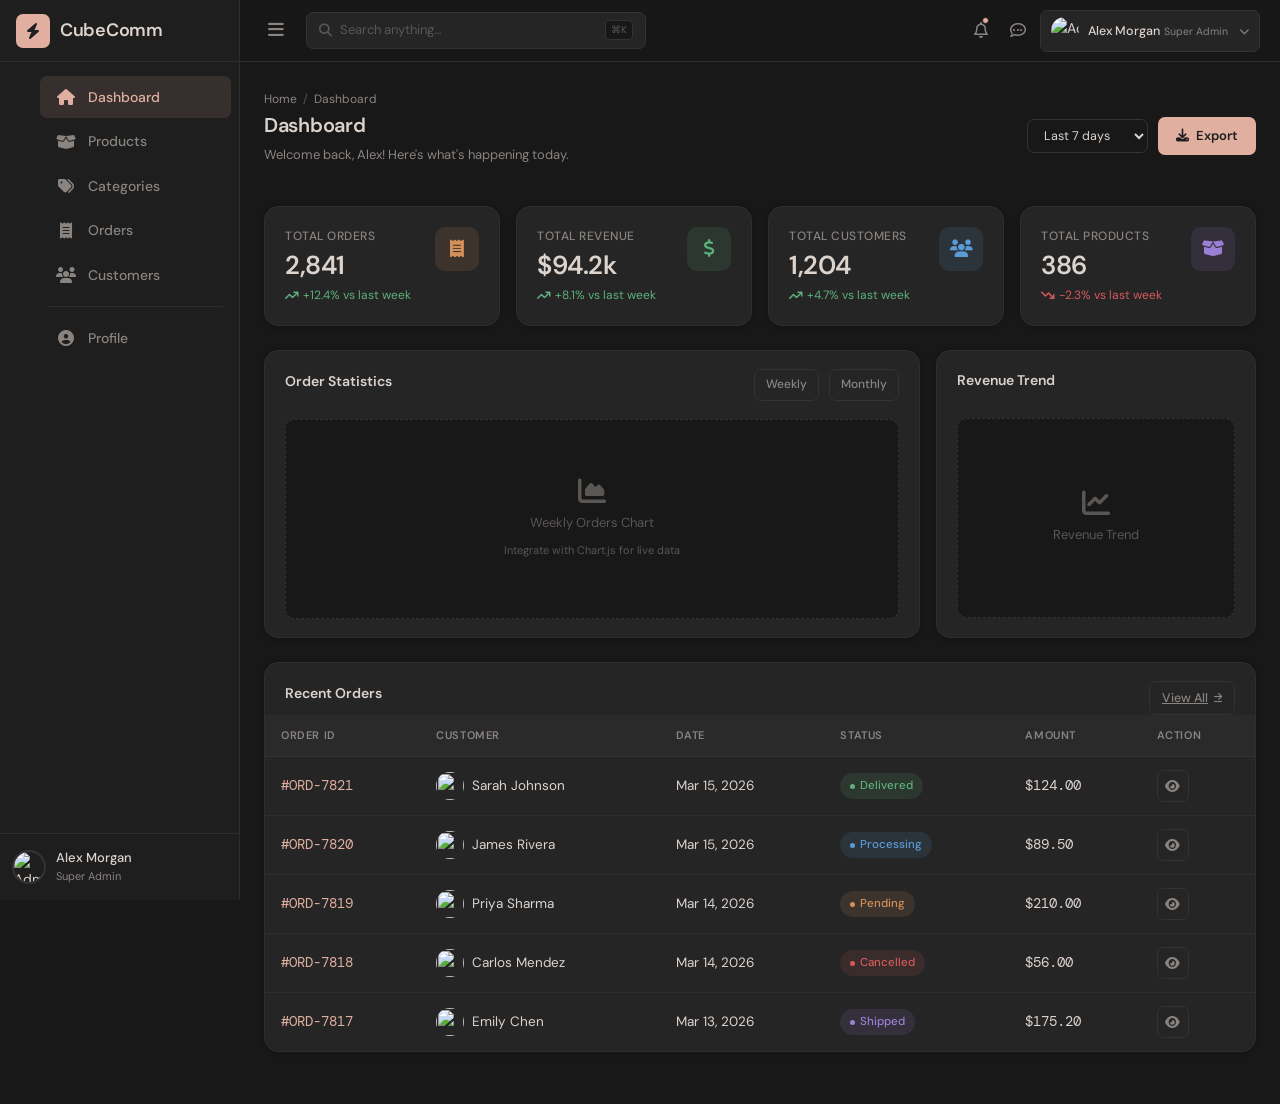
==== admin-dashboard/index.html @ 8c36fcba "initial dashboard" ====
<!DOCTYPE html>
<html lang="en">
<head>
  <meta charset="UTF-8" />
  <meta name="viewport" content="width=device-width, initial-scale=1.0"/>
  <title>CubeComm Admin</title>
  <link rel="preconnect" href="https://fonts.googleapis.com">
  <link rel="preconnect" href="https://fonts.gstatic.com" crossorigin>
  <link href="https://fonts.googleapis.com/css2?family=DM+Sans:ital,opsz,wght@0,9..40,300;0,9..40,400;0,9..40,500;0,9..40,600;1,9..40,300&family=DM+Mono:wght@400;500&display=swap" rel="stylesheet">
  <link rel="stylesheet" href="https://cdn.jsdelivr.net/npm/bootstrap@5.3.3/dist/css/bootstrap.min.css">
  <link rel="stylesheet" href="https://cdnjs.cloudflare.com/ajax/libs/font-awesome/6.5.1/css/all.min.css">
  <link rel="stylesheet" href="css/style.css">
</head>
<body>

<!-- Sidebar -->
<aside class="sidebar" id="sidebar">
  <div class="sidebar-header">
    <div class="logo-wrap">
      <span class="logo-icon"><i class="fa-solid fa-bolt"></i></span>
      <span class="logo-text">CubeComm</span>
    </div>
    <button class="sidebar-close-btn d-lg-none" id="sidebarCloseBtn"><i class="fa-solid fa-xmark"></i></button>
  </div>

  <nav class="sidebar-nav">
    <ul>
      <li><a href="#" class="nav-link active" data-page="dashboard"><i class="fa-solid fa-house"></i><span>Dashboard</span></a></li>
      <li><a href="#" class="nav-link" data-page="products"><i class="fa-solid fa-box-open"></i><span>Products</span></a></li>
      <li><a href="#" class="nav-link" data-page="categories"><i class="fa-solid fa-tags"></i><span>Categories</span></a></li>
      <li><a href="#" class="nav-link" data-page="orders"><i class="fa-solid fa-receipt"></i><span>Orders</span></a></li>
      <li><a href="#" class="nav-link" data-page="customers"><i class="fa-solid fa-users"></i><span>Customers</span></a></li>
      <li class="nav-divider"></li>
      <li><a href="#" class="nav-link" data-page="profile"><i class="fa-solid fa-circle-user"></i><span>Profile</span></a></li>
    </ul>
  </nav>

  <div class="sidebar-footer">
    <div class="admin-mini">
      <img src="https://i.pravatar.cc/36?img=12" alt="Admin" class="admin-avatar-sm">
      <div class="admin-mini-info">
        <span class="admin-mini-name">Alex Morgan</span>
        <span class="admin-mini-role">Super Admin</span>
      </div>
    </div>
  </div>
</aside>

<!-- Sidebar Overlay (mobile) -->
<div class="sidebar-overlay" id="sidebarOverlay"></div>

<!-- Main wrapper -->
<div class="main-wrapper" id="mainWrapper">

  <!-- Top Navbar -->
  <header class="topbar">
    <div class="topbar-left">
      <button class="toggle-btn" id="sidebarToggle">
        <i class="fa-solid fa-bars"></i>
      </button>
      <div class="search-wrap">
        <i class="fa-solid fa-magnifying-glass search-icon"></i>
        <input type="text" class="search-input" placeholder="Search anything…" id="globalSearch">
        <kbd class="search-kbd">⌘K</kbd>
      </div>
    </div>
    <div class="topbar-right">
      <button class="topbar-btn" title="Notifications">
        <i class="fa-regular fa-bell"></i>
        <span class="notif-dot"></span>
      </button>
      <button class="topbar-btn" title="Messages">
        <i class="fa-regular fa-comment-dots"></i>
      </button>
      <div class="dropdown">
        <button class="admin-profile-btn dropdown-toggle" data-bs-toggle="dropdown">
          <img src="https://i.pravatar.cc/36?img=12" alt="Admin" class="admin-avatar">
          <div class="admin-info d-none d-md-block">
            <span class="admin-name">Alex Morgan</span>
            <span class="admin-role">Super Admin</span>
          </div>
          <i class="fa-solid fa-chevron-down admin-caret"></i>
        </button>
        <ul class="dropdown-menu dropdown-menu-end admin-dropdown">
          <li><a class="dropdown-item" href="#" data-page="profile"><i class="fa-regular fa-user"></i> My Profile</a></li>
          <li><a class="dropdown-item" href="#"><i class="fa-regular fa-gear"></i> Settings</a></li>
          <li><hr class="dropdown-divider"></li>
          <li><a class="dropdown-item text-danger" href="#"><i class="fa-solid fa-arrow-right-from-bracket"></i> Sign Out</a></li>
        </ul>
      </div>
    </div>
  </header>

  <!-- Page content -->
  <main class="page-content" id="pageContent">
    <!-- Pages load here -->
  </main>

</div>

<!-- Bootstrap JS -->
<script src="https://cdn.jsdelivr.net/npm/bootstrap@5.3.3/dist/js/bootstrap.bundle.min.js"></script>
<script src="https://code.jquery.com/jquery-3.7.1.min.js"></script>
<script src="js/app.js"></script>
</body>
</html>
---- admin-dashboard/css/style.css ----
/* ============================================================
   CUBECOMM ADMIN — Main Stylesheet
   ============================================================ */

:root {
  --bg: #181818;
  --sidebar-bg: #1e1e1e;
  --card-bg: #252526;
  --card-bg-2: #2a2a2b;
  --border: #333333;
  --border-light: #2e2e2e;
  --text: #dcd3cd;
  --text-muted: #8a8480;
  --text-faint: #5a5654;
  --accent: #e0afa0;
  --accent-dim: rgba(224, 175, 160, 0.12);
  --accent-hover: #ebb9ac;
  --green: #5db07a;
  --green-dim: rgba(93, 176, 122, 0.12);
  --blue: #5b9bd5;
  --blue-dim: rgba(91, 155, 213, 0.12);
  --orange: #d4905a;
  --orange-dim: rgba(212, 144, 90, 0.12);
  --red: #d45a5a;
  --red-dim: rgba(212, 90, 90, 0.12);
  --purple: #9b7fd4;
  --purple-dim: rgba(155, 127, 212, 0.12);
  --sidebar-width: 240px;
  --sidebar-collapsed: 68px;
  --topbar-h: 62px;
  --radius: 10px;
  --radius-sm: 7px;
  --radius-lg: 14px;
  --shadow: 0 2px 16px rgba(0,0,0,0.32);
  --shadow-sm: 0 1px 6px rgba(0,0,0,0.22);
  --transition: 0.22s cubic-bezier(0.4,0,0.2,1);
  --font: 'DM Sans', sans-serif;
  --font-mono: 'DM Mono', monospace;
}

*, *::before, *::after { box-sizing: border-box; margin: 0; padding: 0; }

html { scroll-behavior: smooth; }

body {
  font-family: var(--font);
  background: var(--bg);
  color: var(--text);
  font-size: 14px;
  line-height: 1.6;
  min-height: 100vh;
  overflow-x: hidden;
}

/* ── Scrollbar ── */
::-webkit-scrollbar { width: 5px; height: 5px; }
::-webkit-scrollbar-track { background: transparent; }
::-webkit-scrollbar-thumb { background: #333; border-radius: 99px; }
::-webkit-scrollbar-thumb:hover { background: #444; }

/* ============================================================
   SIDEBAR
   ============================================================ */
.sidebar {
  position: fixed;
  top: 0; left: 0; bottom: 0;
  width: var(--sidebar-width);
  background: var(--sidebar-bg);
  display: flex;
  flex-direction: column;
  z-index: 200;
  transition: width var(--transition);
  overflow: hidden;
  border-right: 1px solid var(--border-light);
}

.sidebar.collapsed { width: var(--sidebar-collapsed); }

/* Header */
.sidebar-header {
  display: flex;
  align-items: center;
  justify-content: space-between;
  padding: 0 16px;
  height: var(--topbar-h);
  border-bottom: 1px solid var(--border-light);
  flex-shrink: 0;
}

.logo-wrap { display: flex; align-items: center; gap: 10px; overflow: hidden; }

.logo-icon {
  width: 34px; height: 34px;
  background: var(--accent);
  color: #1e1e1e;
  border-radius: var(--radius-sm);
  display: flex; align-items: center; justify-content: center;
  font-size: 16px;
  flex-shrink: 0;
}

.logo-text {
  font-size: 18px;
  font-weight: 600;
  letter-spacing: -0.3px;
  color: var(--text);
  white-space: nowrap;
  transition: opacity var(--transition), width var(--transition);
}

.collapsed .logo-text { opacity: 0; width: 0; }

.sidebar-close-btn {
  background: none; border: none;
  color: var(--text-muted); font-size: 18px;
  cursor: pointer; padding: 4px;
}

/* Nav */
.sidebar-nav { flex: 1; overflow-y: auto; overflow-x: hidden; padding: 12px 0; }
.sidebar-nav ul { list-style: none; }

.sidebar-nav .nav-link {
  display: flex;
  align-items: center;
  gap: 12px;
  padding: 10px 16px;
  color: var(--text-muted);
  text-decoration: none;
  border-radius: var(--radius-sm);
  margin: 2px 8px;
  transition: color var(--transition), background var(--transition);
  white-space: nowrap;
  position: relative;
}

.sidebar-nav .nav-link i {
  font-size: 16px;
  width: 20px;
  text-align: center;
  flex-shrink: 0;
}

.sidebar-nav .nav-link span {
  font-weight: 500;
  transition: opacity var(--transition);
}

.collapsed .sidebar-nav .nav-link span { opacity: 0; pointer-events: none; }

.sidebar-nav .nav-link:hover {
  color: var(--text);
  background: rgba(255,255,255,0.05);
}

.sidebar-nav .nav-link.active {
  color: var(--accent);
  background: var(--accent-dim);
}

.sidebar-nav .nav-link.active i { color: var(--accent); }

.nav-divider {
  height: 1px;
  background: var(--border-light);
  margin: 10px 16px;
}

/* Tooltip for collapsed state */
.collapsed .sidebar-nav .nav-link::after {
  content: attr(data-tooltip);
  position: absolute;
  left: calc(var(--sidebar-collapsed) - 4px);
  background: var(--card-bg-2);
  color: var(--text);
  font-size: 12px;
  padding: 4px 10px;
  border-radius: var(--radius-sm);
  white-space: nowrap;
  pointer-events: none;
  opacity: 0;
  transition: opacity 0.15s;
  border: 1px solid var(--border);
  z-index: 300;
}
.collapsed .sidebar-nav .nav-link:hover::after { opacity: 1; }

/* Footer */
.sidebar-footer {
  padding: 14px 12px;
  border-top: 1px solid var(--border-light);
  flex-shrink: 0;
  overflow: hidden;
}

.admin-mini {
  display: flex;
  align-items: center;
  gap: 10px;
}

.admin-avatar-sm {
  width: 34px; height: 34px;
  border-radius: 50%;
  object-fit: cover;
  flex-shrink: 0;
  border: 2px solid var(--border);
}

.admin-mini-info {
  display: flex;
  flex-direction: column;
  overflow: hidden;
  transition: opacity var(--transition);
}
.collapsed .admin-mini-info { opacity: 0; }

.admin-mini-name { font-size: 13px; font-weight: 500; color: var(--text); white-space: nowrap; }
.admin-mini-role { font-size: 11px; color: var(--text-muted); white-space: nowrap; }

/* ============================================================
   MAIN WRAPPER
   ============================================================ */
.main-wrapper {
  margin-left: var(--sidebar-width);
  transition: margin-left var(--transition);
  min-height: 100vh;
  display: flex;
  flex-direction: column;
}

.sidebar.collapsed ~ .sidebar-overlay ~ .main-wrapper,
body.sidebar-collapsed .main-wrapper {
  margin-left: var(--sidebar-collapsed);
}

/* ============================================================
   TOPBAR
   ============================================================ */
.topbar {
  position: sticky;
  top: 0;
  z-index: 100;
  height: var(--topbar-h);
  background: rgba(24,24,24,0.92);
  backdrop-filter: blur(12px);
  border-bottom: 1px solid var(--border-light);
  display: flex;
  align-items: center;
  justify-content: space-between;
  padding: 0 20px;
  gap: 16px;
}

.topbar-left { display: flex; align-items: center; gap: 14px; flex: 1; }

.toggle-btn {
  background: none;
  border: none;
  color: var(--text-muted);
  font-size: 18px;
  cursor: pointer;
  padding: 6px 8px;
  border-radius: var(--radius-sm);
  transition: color var(--transition), background var(--transition);
  flex-shrink: 0;
}
.toggle-btn:hover { color: var(--text); background: rgba(255,255,255,0.06); }

.search-wrap {
  display: flex;
  align-items: center;
  gap: 8px;
  background: var(--card-bg);
  border: 1px solid var(--border);
  border-radius: var(--radius-sm);
  padding: 7px 12px;
  max-width: 340px;
  width: 100%;
  transition: border-color var(--transition);
}
.search-wrap:focus-within { border-color: var(--accent); }

.search-icon { color: var(--text-faint); font-size: 13px; }

.search-input {
  background: none; border: none; outline: none;
  color: var(--text); font-family: var(--font); font-size: 13px;
  flex: 1; min-width: 0;
}
.search-input::placeholder { color: var(--text-faint); }

.search-kbd {
  background: var(--bg);
  border: 1px solid var(--border);
  color: var(--text-faint);
  border-radius: 4px;
  font-family: var(--font-mono);
  font-size: 10px;
  padding: 1px 5px;
}

.topbar-right { display: flex; align-items: center; gap: 6px; }

.topbar-btn {
  position: relative;
  background: none;
  border: none;
  color: var(--text-muted);
  font-size: 16px;
  cursor: pointer;
  padding: 8px;
  border-radius: var(--radius-sm);
  transition: color var(--transition), background var(--transition);
}
.topbar-btn:hover { color: var(--text); background: rgba(255,255,255,0.06); }

.notif-dot {
  position: absolute;
  top: 7px; right: 7px;
  width: 7px; height: 7px;
  background: var(--accent);
  border-radius: 50%;
  border: 1.5px solid var(--bg);
}

.admin-profile-btn {
  display: flex;
  align-items: center;
  gap: 9px;
  background: var(--card-bg);
  border: 1px solid var(--border);
  color: var(--text);
  border-radius: var(--radius-sm);
  padding: 6px 10px;
  cursor: pointer;
  transition: border-color var(--transition), background var(--transition);
}
.admin-profile-btn:hover { border-color: var(--accent); background: var(--card-bg-2); }
.admin-profile-btn::after { display: none; }

.admin-avatar { width: 28px; height: 28px; border-radius: 50%; object-fit: cover; }
.admin-info { display: flex; flex-direction: column; line-height: 1.2; }
.admin-name { font-size: 12.5px; font-weight: 500; color: var(--text); }
.admin-role { font-size: 10.5px; color: var(--text-muted); }
.admin-caret { font-size: 10px; color: var(--text-muted); margin-left: 2px; }

/* Admin Dropdown */
.admin-dropdown {
  background: var(--card-bg-2) !important;
  border: 1px solid var(--border) !important;
  border-radius: var(--radius) !important;
  box-shadow: var(--shadow) !important;
  padding: 6px !important;
  min-width: 180px !important;
}
.admin-dropdown .dropdown-item {
  color: var(--text-muted) !important;
  border-radius: var(--radius-sm) !important;
  font-size: 13px !important;
  padding: 8px 12px !important;
  display: flex !important;
  align-items: center !important;
  gap: 8px !important;
  transition: background var(--transition), color var(--transition) !important;
}
.admin-dropdown .dropdown-item:hover {
  background: rgba(255,255,255,0.06) !important;
  color: var(--text) !important;
}
.admin-dropdown .dropdown-item.text-danger { color: var(--red) !important; }
.admin-dropdown .dropdown-item.text-danger:hover { background: var(--red-dim) !important; }
.admin-dropdown .dropdown-divider { border-color: var(--border) !important; margin: 4px 0 !important; }

/* ============================================================
   PAGE CONTENT
   ============================================================ */
.page-content {
  flex: 1;
  padding: 28px 24px;
  overflow-x: hidden;
}

/* Page header */
.page-header {
  display: flex;
  align-items: center;
  justify-content: space-between;
  margin-bottom: 24px;
  gap: 12px;
  flex-wrap: wrap;
}

.page-title {
  font-size: 20px;
  font-weight: 600;
  color: var(--text);
  letter-spacing: -0.3px;
}

.page-subtitle {
  font-size: 13px;
  color: var(--text-muted);
  margin-top: 2px;
}

/* Breadcrumb */
.breadcrumb-wrap {
  display: flex;
  align-items: center;
  gap: 6px;
  font-size: 12px;
  color: var(--text-muted);
  margin-bottom: 4px;
}
.breadcrumb-wrap a { color: var(--text-muted); text-decoration: none; }
.breadcrumb-wrap a:hover { color: var(--accent); }
.breadcrumb-wrap .sep { color: var(--text-faint); }

/* ============================================================
   CARDS
   ============================================================ */
.card {
  background: var(--card-bg);
  border: 1px solid var(--border-light);
  border-radius: var(--radius-lg);
  box-shadow: var(--shadow-sm);
}

.card-header-custom {
  display: flex;
  align-items: center;
  justify-content: space-between;
  padding: 18px 20px 0;
  gap: 10px;
}

.card-title {
  font-size: 14px;
  font-weight: 600;
  color: var(--text);
}

.card-body-custom { padding: 18px 20px; }

/* Stat Cards */
.stat-card {
  background: var(--card-bg);
  border: 1px solid var(--border-light);
  border-radius: var(--radius-lg);
  padding: 20px;
  display: flex;
  align-items: flex-start;
  justify-content: space-between;
  box-shadow: var(--shadow-sm);
  transition: transform var(--transition), border-color var(--transition), box-shadow var(--transition);
  cursor: default;
}
.stat-card:hover {
  transform: translateY(-2px);
  border-color: var(--border);
  box-shadow: 0 6px 24px rgba(0,0,0,0.36);
}

.stat-info { display: flex; flex-direction: column; gap: 6px; }
.stat-label { font-size: 12px; color: var(--text-muted); text-transform: uppercase; letter-spacing: 0.5px; font-weight: 500; }
.stat-value { font-size: 26px; font-weight: 600; color: var(--text); letter-spacing: -0.5px; line-height: 1; }
.stat-change { font-size: 12px; display: flex; align-items: center; gap: 4px; margin-top: 2px; }
.stat-change.up { color: var(--green); }
.stat-change.down { color: var(--red); }

.stat-icon {
  width: 44px; height: 44px;
  border-radius: var(--radius);
  display: flex; align-items: center; justify-content: center;
  font-size: 18px;
  flex-shrink: 0;
}

/* ============================================================
   TABLES
   ============================================================ */
.table-wrap {
  overflow-x: auto;
  border-radius: var(--radius-lg);
  border: 1px solid var(--border-light);
  background: var(--card-bg);
}

.data-table {
  width: 100%;
  border-collapse: collapse;
}

.data-table thead th {
  background: var(--card-bg-2);
  color: var(--text-muted);
  font-size: 11px;
  text-transform: uppercase;
  letter-spacing: 0.6px;
  font-weight: 600;
  padding: 12px 16px;
  border-bottom: 1px solid var(--border);
  white-space: nowrap;
}

.data-table tbody tr {
  border-bottom: 1px solid var(--border-light);
  transition: background var(--transition);
}
.data-table tbody tr:last-child { border-bottom: none; }
.data-table tbody tr:hover { background: rgba(255,255,255,0.025); }

.data-table td {
  padding: 13px 16px;
  color: var(--text);
  font-size: 13.5px;
  vertical-align: middle;
}

/* ============================================================
   BADGES
   ============================================================ */
.badge-status {
  display: inline-flex;
  align-items: center;
  gap: 5px;
  padding: 4px 10px;
  border-radius: 99px;
  font-size: 11.5px;
  font-weight: 500;
  white-space: nowrap;
}
.badge-status::before {
  content: '';
  width: 5px; height: 5px;
  border-radius: 50%;
  background: currentColor;
  flex-shrink: 0;
}

.badge-pending { background: var(--orange-dim); color: var(--orange); }
.badge-processing { background: var(--blue-dim); color: var(--blue); }
.badge-delivered { background: var(--green-dim); color: var(--green); }
.badge-cancelled { background: var(--red-dim); color: var(--red); }
.badge-active { background: var(--green-dim); color: var(--green); }
.badge-inactive { background: var(--red-dim); color: var(--red); }
.badge-shipped { background: var(--purple-dim); color: var(--purple); }
.badge-draft { background: rgba(255,255,255,0.06); color: var(--text-muted); }

/* ============================================================
   BUTTONS
   ============================================================ */
.btn-primary-custom {
  background: var(--accent);
  color: #1e1e1e;
  border: none;
  border-radius: var(--radius-sm);
  padding: 9px 18px;
  font-size: 13px;
  font-weight: 600;
  font-family: var(--font);
  cursor: pointer;
  display: inline-flex;
  align-items: center;
  gap: 7px;
  transition: background var(--transition), transform var(--transition);
}
.btn-primary-custom:hover { background: var(--accent-hover); transform: translateY(-1px); }

.btn-ghost {
  background: transparent;
  color: var(--text-muted);
  border: 1px solid var(--border);
  border-radius: var(--radius-sm);
  padding: 8px 14px;
  font-size: 13px;
  font-weight: 500;
  font-family: var(--font);
  cursor: pointer;
  display: inline-flex;
  align-items: center;
  gap: 6px;
  transition: color var(--transition), border-color var(--transition), background var(--transition);
}
.btn-ghost:hover { color: var(--text); border-color: var(--text-muted); background: rgba(255,255,255,0.04); }

.btn-icon {
  background: none;
  border: 1px solid var(--border);
  color: var(--text-muted);
  border-radius: var(--radius-sm);
  width: 32px; height: 32px;
  display: inline-flex; align-items: center; justify-content: center;
  font-size: 13px;
  cursor: pointer;
  transition: color var(--transition), border-color var(--transition), background var(--transition);
}
.btn-icon:hover { color: var(--text); border-color: var(--text-muted); background: rgba(255,255,255,0.06); }
.btn-icon.danger:hover { color: var(--red); border-color: var(--red); background: var(--red-dim); }
.btn-icon.success:hover { color: var(--green); border-color: var(--green); background: var(--green-dim); }

/* ============================================================
   FORMS
   ============================================================ */
.form-group { margin-bottom: 18px; }
.form-label-custom {
  display: block;
  font-size: 12px;
  font-weight: 600;
  color: var(--text-muted);
  text-transform: uppercase;
  letter-spacing: 0.4px;
  margin-bottom: 7px;
}
.form-control-custom {
  width: 100%;
  background: var(--bg);
  border: 1px solid var(--border);
  color: var(--text);
  border-radius: var(--radius-sm);
  padding: 9px 13px;
  font-family: var(--font);
  font-size: 13.5px;
  outline: none;
  transition: border-color var(--transition), background var(--transition);
}
.form-control-custom:focus { border-color: var(--accent); background: var(--card-bg); }
.form-control-custom::placeholder { color: var(--text-faint); }

select.form-control-custom option { background: var(--card-bg-2); color: var(--text); }

textarea.form-control-custom { resize: vertical; min-height: 90px; }

/* Toggle switch */
.toggle-switch { display: flex; align-items: center; gap: 10px; }
.toggle-switch input[type="checkbox"] { display: none; }
.toggle-track {
  width: 40px; height: 22px;
  background: var(--border);
  border-radius: 99px;
  position: relative;
  cursor: pointer;
  transition: background var(--transition);
}
.toggle-track::after {
  content: '';
  position: absolute;
  top: 3px; left: 3px;
  width: 16px; height: 16px;
  background: var(--text-muted);
  border-radius: 50%;
  transition: left var(--transition), background var(--transition);
}
.toggle-switch input:checked + .toggle-track { background: var(--accent); }
.toggle-switch input:checked + .toggle-track::after { left: 21px; background: #1e1e1e; }

/* ============================================================
   PAGINATION
   ============================================================ */
.pagination-wrap {
  display: flex;
  align-items: center;
  justify-content: space-between;
  padding: 14px 20px;
  border-top: 1px solid var(--border-light);
  gap: 12px;
  flex-wrap: wrap;
}
.pagination-info { font-size: 12.5px; color: var(--text-muted); }
.pagination-btns { display: flex; gap: 4px; }
.page-btn {
  background: transparent;
  border: 1px solid var(--border);
  color: var(--text-muted);
  border-radius: var(--radius-sm);
  width: 32px; height: 32px;
  display: flex; align-items: center; justify-content: center;
  font-size: 12.5px;
  cursor: pointer;
  transition: all var(--transition);
  font-family: var(--font);
}
.page-btn:hover, .page-btn.active {
  background: var(--accent-dim);
  border-color: var(--accent);
  color: var(--accent);
}
.page-btn:disabled { opacity: 0.35; pointer-events: none; }

/* ============================================================
   MODALS
   ============================================================ */
.modal-content {
  background: var(--card-bg-2) !important;
  border: 1px solid var(--border) !important;
  border-radius: var(--radius-lg) !important;
  box-shadow: 0 24px 64px rgba(0,0,0,0.5) !important;
}
.modal-header {
  border-bottom: 1px solid var(--border) !important;
  padding: 18px 22px !important;
}
.modal-title { color: var(--text) !important; font-size: 15px !important; font-weight: 600 !important; }
.modal-body { padding: 22px !important; }
.modal-footer {
  border-top: 1px solid var(--border) !important;
  padding: 14px 22px !important;
  gap: 8px !important;
}
.btn-close { filter: invert(1) opacity(0.5) !important; }
.modal-backdrop { background: rgba(0,0,0,0.7) !important; }

/* ============================================================
   PRODUCT GRID
   ============================================================ */
.product-card {
  background: var(--card-bg);
  border: 1px solid var(--border-light);
  border-radius: var(--radius-lg);
  overflow: hidden;
  transition: transform var(--transition), border-color var(--transition), box-shadow var(--transition);
}
.product-card:hover {
  transform: translateY(-3px);
  border-color: var(--border);
  box-shadow: 0 8px 28px rgba(0,0,0,0.38);
}
.product-card-img {
  width: 100%; height: 160px;
  object-fit: cover;
  background: var(--bg);
}
.product-card-body { padding: 14px; }
.product-card-name { font-size: 13.5px; font-weight: 600; color: var(--text); margin-bottom: 6px; }
.product-card-price { font-size: 15px; font-weight: 600; color: var(--accent); }
.product-card-actions {
  display: flex; gap: 6px; margin-top: 12px;
}

/* View Toggle */
.view-toggle { display: flex; gap: 4px; }
.view-btn {
  background: transparent;
  border: 1px solid var(--border);
  color: var(--text-muted);
  border-radius: var(--radius-sm);
  width: 34px; height: 34px;
  display: flex; align-items: center; justify-content: center;
  font-size: 14px;
  cursor: pointer;
  transition: all var(--transition);
}
.view-btn.active, .view-btn:hover {
  background: var(--accent-dim);
  border-color: var(--accent);
  color: var(--accent);
}

/* ============================================================
   SEARCH INPUT (INLINE)
   ============================================================ */
.inline-search {
  display: flex;
  align-items: center;
  gap: 8px;
  background: var(--bg);
  border: 1px solid var(--border);
  border-radius: var(--radius-sm);
  padding: 7px 12px;
  transition: border-color var(--transition);
}
.inline-search:focus-within { border-color: var(--accent); }
.inline-search input {
  background: none; border: none; outline: none;
  color: var(--text); font-family: var(--font); font-size: 13px; min-width: 0;
}
.inline-search input::placeholder { color: var(--text-faint); }
.inline-search i { color: var(--text-faint); font-size: 12.5px; }

/* ============================================================
   PROFILE
   ============================================================ */
.profile-avatar-wrap {
  position: relative;
  display: inline-block;
}
.profile-avatar {
  width: 88px; height: 88px;
  border-radius: 50%;
  object-fit: cover;
  border: 3px solid var(--border);
}
.avatar-edit-btn {
  position: absolute;
  bottom: 2px; right: 2px;
  width: 26px; height: 26px;
  background: var(--accent);
  border: none;
  border-radius: 50%;
  color: #1e1e1e;
  font-size: 11px;
  cursor: pointer;
  display: flex; align-items: center; justify-content: center;
}

/* ============================================================
   ORDER DETAILS
   ============================================================ */
.order-info-grid {
  display: grid;
  grid-template-columns: repeat(auto-fill, minmax(160px, 1fr));
  gap: 14px;
}
.order-info-item { display: flex; flex-direction: column; gap: 3px; }
.order-info-label { font-size: 11px; text-transform: uppercase; letter-spacing: 0.4px; color: var(--text-muted); font-weight: 600; }
.order-info-value { font-size: 13.5px; color: var(--text); font-weight: 500; }

/* Summary rows */
.summary-row {
  display: flex;
  justify-content: space-between;
  align-items: center;
  padding: 8px 0;
  font-size: 13.5px;
  border-bottom: 1px solid var(--border-light);
  color: var(--text-muted);
}
.summary-row:last-child { border-bottom: none; color: var(--text); font-weight: 600; font-size: 15px; }
.summary-row span:last-child { color: var(--text); }

/* Product thumb */
.product-thumb {
  width: 42px; height: 42px;
  border-radius: var(--radius-sm);
  object-fit: cover;
  background: var(--bg);
  border: 1px solid var(--border-light);
}

/* Image Gallery */
.img-gallery { display: flex; gap: 10px; flex-wrap: wrap; }
.img-thumb {
  width: 70px; height: 70px;
  border-radius: var(--radius-sm);
  object-fit: cover;
  border: 2px solid var(--border-light);
  cursor: pointer;
  transition: border-color var(--transition);
}
.img-thumb:hover, .img-thumb.active { border-color: var(--accent); }
.img-main {
  width: 100%; aspect-ratio: 4/3;
  object-fit: cover;
  border-radius: var(--radius);
  border: 1px solid var(--border-light);
  background: var(--bg);
}

/* ============================================================
   CHARTS PLACEHOLDER
   ============================================================ */
.chart-placeholder {
  background: var(--bg);
  border: 1px dashed var(--border);
  border-radius: var(--radius);
  display: flex;
  flex-direction: column;
  align-items: center;
  justify-content: center;
  gap: 8px;
  height: 160px;
  color: var(--text-faint);
  font-size: 13px;
}
.chart-placeholder i { font-size: 28px; }

/* ============================================================
   CUSTOMER PROFILE
   ============================================================ */
.customer-hero {
  display: flex;
  align-items: center;
  gap: 18px;
  flex-wrap: wrap;
}
.customer-avatar {
  width: 68px; height: 68px;
  border-radius: 50%;
  object-fit: cover;
  border: 2px solid var(--border);
}
.customer-meta { display: flex; flex-direction: column; gap: 3px; }
.customer-name { font-size: 18px; font-weight: 600; color: var(--text); }
.customer-email { font-size: 13px; color: var(--text-muted); }

/* ============================================================
   UPLOAD ZONE
   ============================================================ */
.upload-zone {
  border: 2px dashed var(--border);
  border-radius: var(--radius);
  padding: 28px;
  text-align: center;
  cursor: pointer;
  transition: border-color var(--transition), background var(--transition);
}
.upload-zone:hover { border-color: var(--accent); background: var(--accent-dim); }
.upload-zone i { font-size: 28px; color: var(--text-faint); margin-bottom: 8px; }
.upload-zone p { font-size: 13px; color: var(--text-muted); margin: 0; }
.upload-zone span { font-size: 11.5px; color: var(--text-faint); }

/* ============================================================
   PAGE LOADER
   ============================================================ */
.page-loader {
  display: flex;
  flex-direction: column;
  align-items: center;
  justify-content: center;
  min-height: 300px;
  gap: 14px;
  color: var(--text-muted);
  font-size: 13px;
}
.loader-spinner {
  width: 32px; height: 32px;
  border: 2.5px solid var(--border);
  border-top-color: var(--accent);
  border-radius: 50%;
  animation: spin 0.7s linear infinite;
}
@keyframes spin { to { transform: rotate(360deg); } }

/* ============================================================
   SIDEBAR OVERLAY (mobile)
   ============================================================ */
.sidebar-overlay {
  display: none;
  position: fixed;
  inset: 0;
  background: rgba(0,0,0,0.65);
  z-index: 190;
}
.sidebar-overlay.show { display: block; }

/* ============================================================
   RESPONSIVE
   ============================================================ */
@media (max-width: 991.98px) {
  .sidebar {
    transform: translateX(-100%);
    width: var(--sidebar-width) !important;
    transition: transform var(--transition);
  }
  .sidebar.mobile-open {
    transform: translateX(0);
  }
  .main-wrapper {
    margin-left: 0 !important;
  }
  .search-wrap { max-width: 200px; }
  .search-kbd { display: none; }
}

@media (max-width: 575.98px) {
  .page-content { padding: 18px 14px; }
  .stat-value { font-size: 22px; }
  .search-wrap { max-width: 150px; }
}

/* ============================================================
   UTILS
   ============================================================ */
.text-accent { color: var(--accent); }
.text-muted-custom { color: var(--text-muted); }
.text-faint { color: var(--text-faint); }
.font-mono { font-family: var(--font-mono); }
.divider { border: none; border-top: 1px solid var(--border-light); margin: 20px 0; }
.gap-8 { gap: 8px; }

.action-cell { display: flex; align-items: center; gap: 6px; }

.empty-state {
  text-align: center;
  padding: 48px 20px;
  color: var(--text-muted);
}
.empty-state i { font-size: 36px; color: var(--text-faint); margin-bottom: 12px; display: block; }
.empty-state h5 { font-size: 15px; font-weight: 600; color: var(--text); margin-bottom: 6px; }
.empty-state p { font-size: 13px; }

/* Status control buttons */
.status-controls { display: flex; flex-wrap: wrap; gap: 8px; }
.status-ctrl-btn {
  background: var(--bg);
  border: 1px solid var(--border);
  color: var(--text-muted);
  border-radius: 99px;
  padding: 6px 14px;
  font-size: 12.5px;
  cursor: pointer;
  font-family: var(--font);
  transition: all var(--transition);
}
.status-ctrl-btn:hover { border-color: var(--text-muted); color: var(--text); }
.status-ctrl-btn.active-ctrl { background: var(--accent-dim); border-color: var(--accent); color: var(--accent); font-weight: 600; }

/* Back link */
.back-link {
  display: inline-flex;
  align-items: center;
  gap: 6px;
  font-size: 13px;
  color: var(--text-muted);
  text-decoration: none;
  margin-bottom: 18px;
  transition: color var(--transition);
}
.back-link:hover { color: var(--accent); }

/* Section label */
.section-label {
  font-size: 11px;
  text-transform: uppercase;
  letter-spacing: 0.6px;
  color: var(--text-faint);
  font-weight: 600;
  margin-bottom: 14px;
}

/* Filter bar */
.filter-bar {
  display: flex;
  align-items: center;
  gap: 10px;
  flex-wrap: wrap;
}
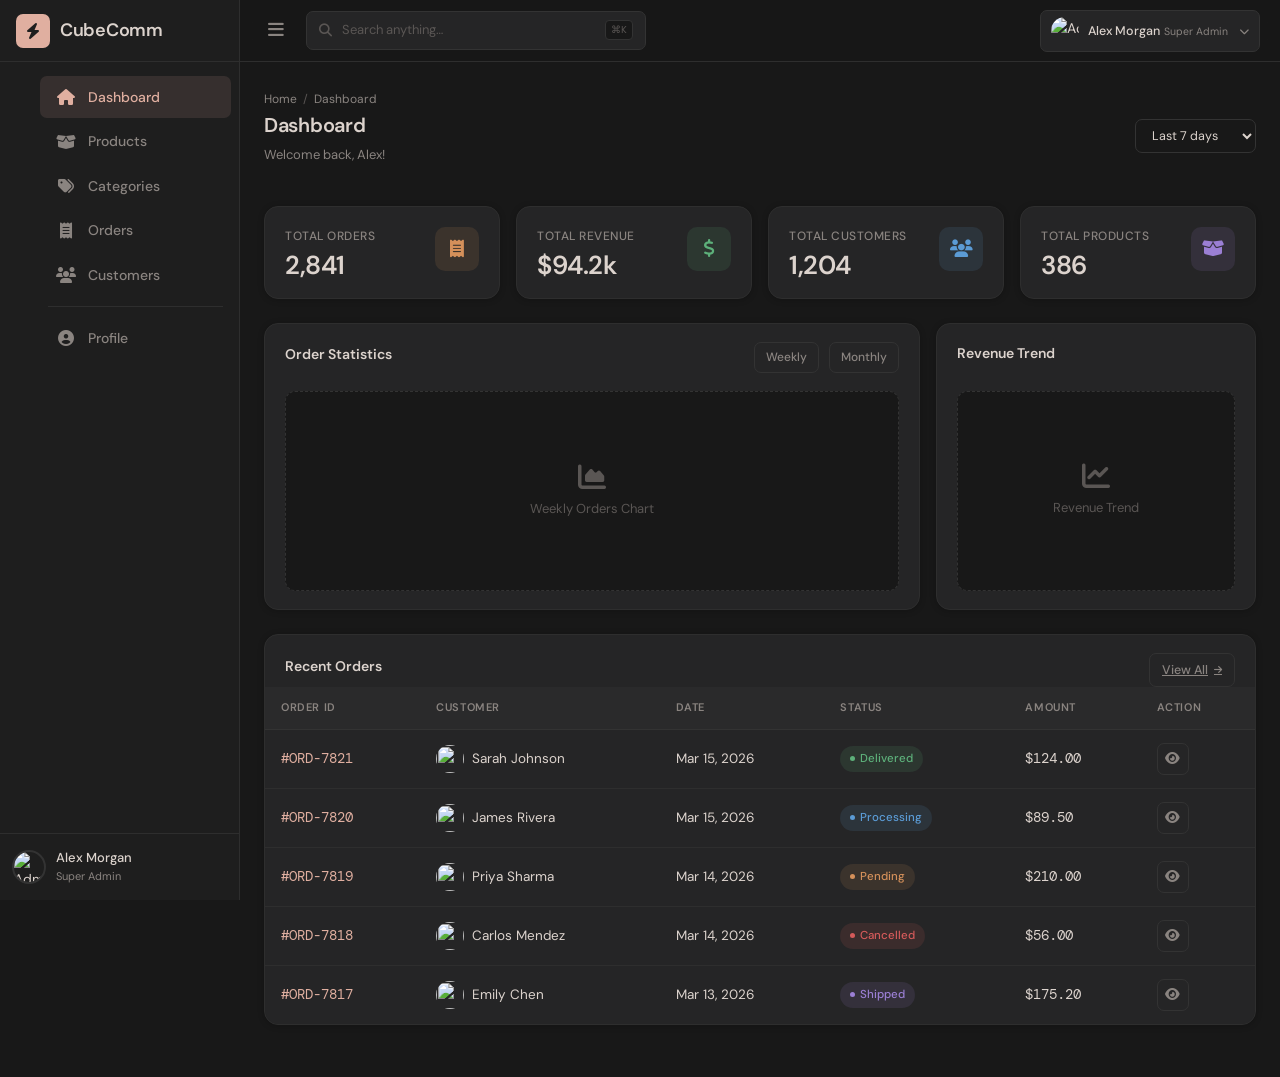
==== commit d38346b5: "login sigup page and redirects updated" ====
--- a/admin-dashboard/index.html
+++ b/admin-dashboard/index.html
@@ -65,13 +65,6 @@
       </div>
     </div>
     <div class="topbar-right">
-      <button class="topbar-btn" title="Notifications">
-        <i class="fa-regular fa-bell"></i>
-        <span class="notif-dot"></span>
-      </button>
-      <button class="topbar-btn" title="Messages">
-        <i class="fa-regular fa-comment-dots"></i>
-      </button>
       <div class="dropdown">
         <button class="admin-profile-btn dropdown-toggle" data-bs-toggle="dropdown">
           <img src="https://i.pravatar.cc/36?img=12" alt="Admin" class="admin-avatar">
@@ -85,7 +78,7 @@
           <li><a class="dropdown-item" href="#" data-page="profile"><i class="fa-regular fa-user"></i> My Profile</a></li>
           <li><a class="dropdown-item" href="#"><i class="fa-regular fa-gear"></i> Settings</a></li>
           <li><hr class="dropdown-divider"></li>
-          <li><a class="dropdown-item text-danger" href="#"><i class="fa-solid fa-arrow-right-from-bracket"></i> Sign Out</a></li>
+          <li><a class="dropdown-item text-danger" href="login.html"><i class="fa-solid fa-arrow-right-from-bracket"></i> Sign Out</a></li>
         </ul>
       </div>
     </div>
@@ -99,8 +92,10 @@
 </div>
 
 <!-- Bootstrap JS -->
+ <script src="https://code.jquery.com/jquery-3.7.1.min.js"></script>
+<!--jquery should. be loaded before bootstrap-->
 <script src="https://cdn.jsdelivr.net/npm/bootstrap@5.3.3/dist/js/bootstrap.bundle.min.js"></script>
-<script src="https://code.jquery.com/jquery-3.7.1.min.js"></script>
 <script src="js/app.js"></script>
 </body>
 </html>
+ 
--- a/admin-dashboard/css/style.css
+++ b/admin-dashboard/css/style.css
@@ -1,5 +1,5 @@
 /* ============================================================
-   CUBECOMM ADMIN — Main Stylesheet
+   NEXUS ADMIN — Main Stylesheet
    ============================================================ */
 
 :root {
@@ -38,7 +38,7 @@
   --font-mono: 'DM Mono', monospace;
 }
 
-*, *::before, *::after { box-sizing: border-box; margin: 0; padding: 0; }
+/* *, *::before, *::after { box-sizing: border-box; margin: 0; padding: 0; } */
 
 html { scroll-behavior: smooth; }
 
@@ -1036,3 +1036,66 @@
   gap: 10px;
   flex-wrap: wrap;
 }
+/* ============================================================
+   AUTH PAGES
+   ============================================================ */
+.auth-page-body {
+  margin: 0;
+  font-family: var(--font);
+  min-height: 100vh;
+  background: radial-gradient(circle at 20% 15%, rgba(224,175,160,0.14), transparent 35%),
+              radial-gradient(circle at 85% 10%, rgba(91,155,213,0.12), transparent 33%),
+              var(--bg);
+  color: var(--text);
+  display: grid;
+  place-items: center;
+}
+.auth-card {
+  width: min(460px, 95vw);
+  background: var(--card-bg-2);
+  border-radius: var(--radius-lg);
+  border: 1px solid var(--border-light);
+  padding: 28px;
+  box-shadow: var(--shadow);
+}
+.auth-brand {
+  font-size: 1.5rem;
+  font-weight: 700;
+  letter-spacing: -0.3px;
+  margin-bottom: 0.3rem;
+  color: #fff;
+}
+.auth-subtitle {
+  color: var(--text-muted);
+  margin-bottom: 1.2rem;
+}
+.auth-form .form-control {
+  background: var(--card-bg);
+  border: 1px solid var(--border-light);
+  color: var(--text);
+}
+.auth-form .form-control:focus {
+  background: var(--card-bg);
+  color: #fff;
+  border-color: var(--accent);
+  box-shadow: 0 0 0 0.2rem rgba(224,175,160,0.22);
+}
+.auth-form .btn-primary {
+  background: var(--accent);
+  border-color: var(--accent);
+  color: #1e1e1e;
+  font-weight: 600;
+}
+.auth-form .btn-primary:hover {
+  background: var(--accent-hover);
+  border-color: var(--accent-hover);
+}
+.link-row {
+  color: var(--text-faint);
+  margin-top: 0.6rem;
+  font-size: 0.92rem;
+}
+.link-row a { color: #fff; text-decoration: none; }
+.link-row a:hover { text-decoration: underline; }
+.auth-link { color: #fff; text-decoration: none; }
+.auth-link:hover { text-decoration: underline; }
